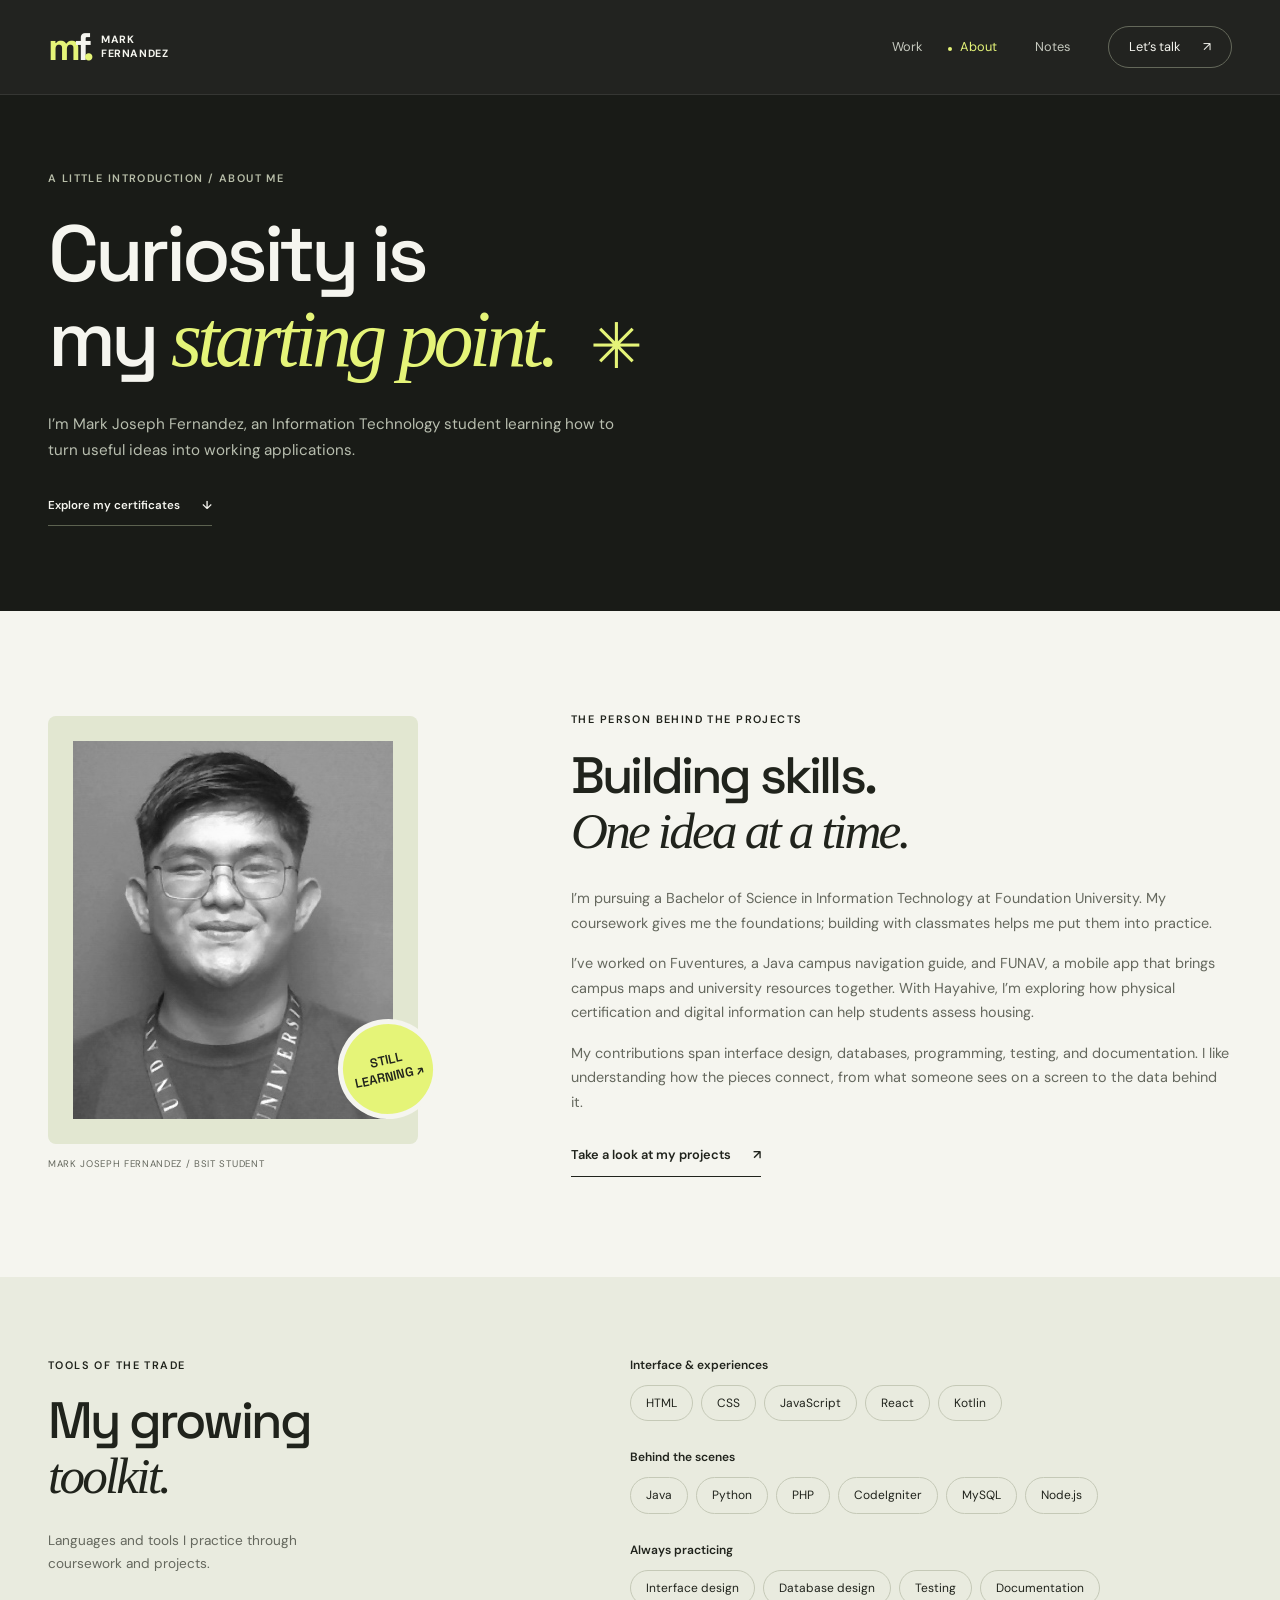
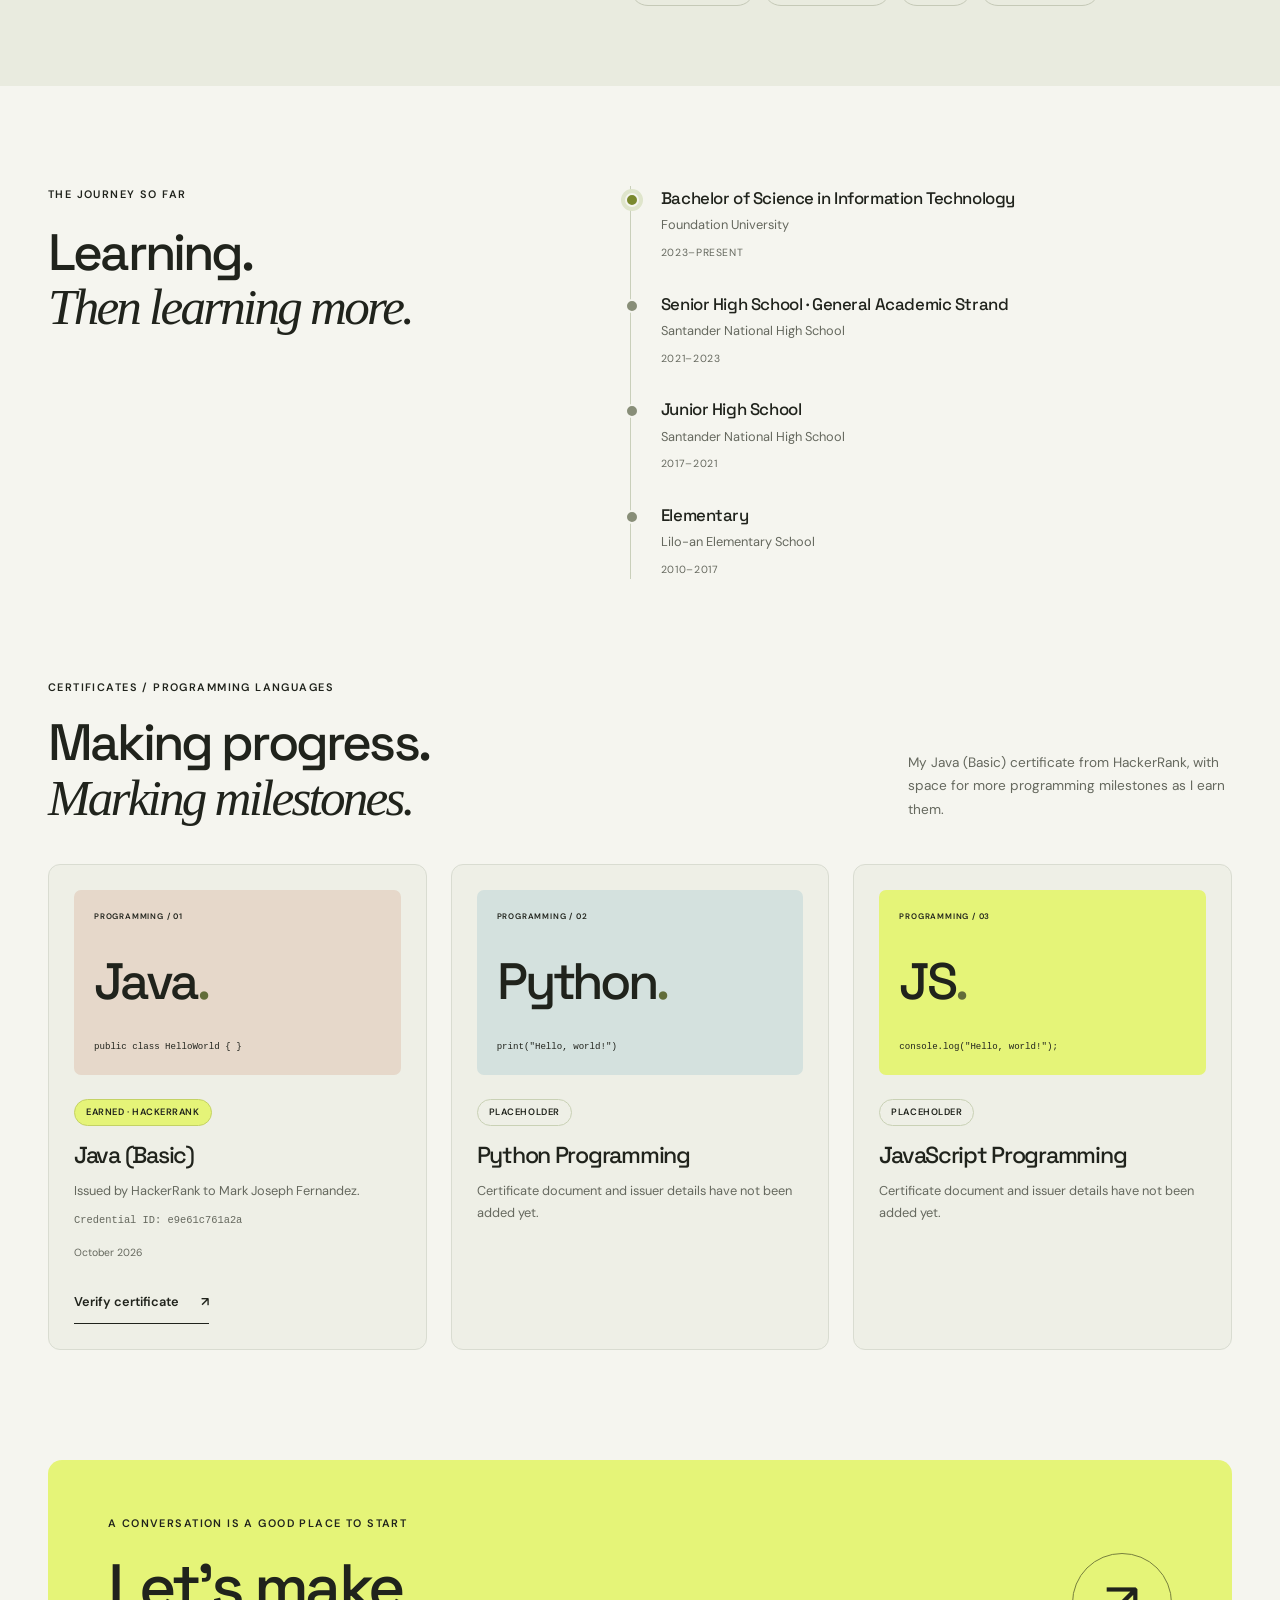
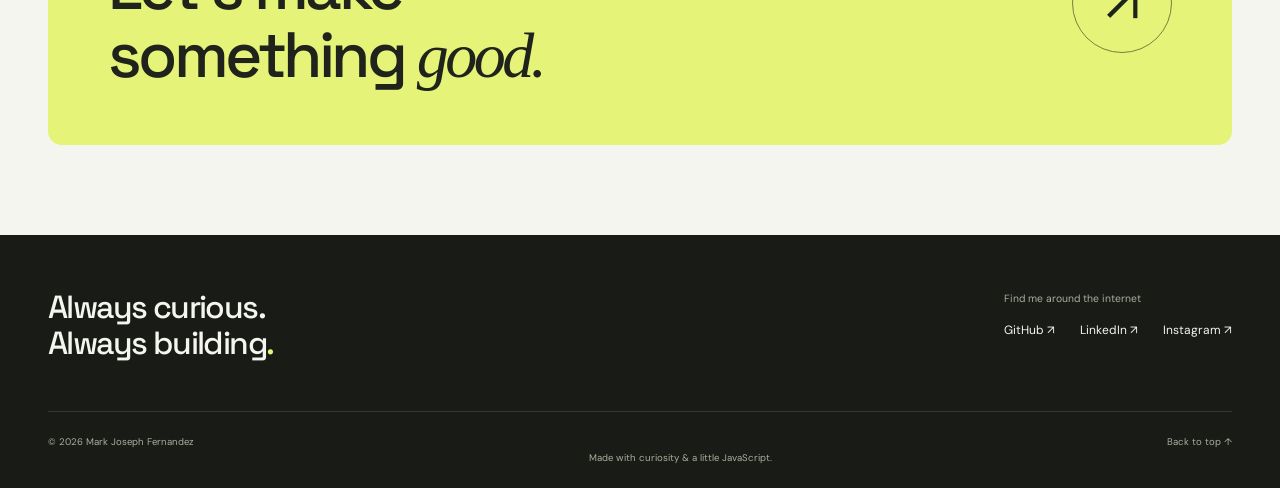
==== Downloads/Mark Joseph Fernandez Finals/My Final Portfolio/portfolio/about.html @ 939fe723 "this is the current updated portfolio" ====
<!DOCTYPE html>
<html lang="en" id="top">
  <head>
    <meta charset="UTF-8">
    <meta name="viewport" content="width=device-width, initial-scale=1">
    <meta name="description" content="Meet Mark Joseph Fernandez and explore his education, projects, and growing development toolkit.">
    <meta name="theme-color" content="#191b17">
    <title>About — Mark Joseph Fernandez</title>
    <link rel="icon" href="../images/favicon.svg" type="image/svg+xml">
    <link rel="preconnect" href="https://fonts.googleapis.com">
    <link rel="preconnect" href="https://fonts.gstatic.com" crossorigin>
    <link href="https://fonts.googleapis.com/css2?family=DM+Sans:wght@400;500;600;700&family=Space+Grotesk:wght@400;500;600;700&display=swap" rel="stylesheet">
    <link rel="stylesheet" href="../css/style.css">
    <script src="../script/script.js" defer>
    </script>
  </head>
  <body class="page-about">
    <a class="skip-link" href="#main">Skip to content</a>
    <header class="site-header">
      <nav class="site-nav wrap" aria-label="Main navigation">
        <a class="wordmark" href="Home.html" aria-label="Mark Fernandez home"><span class="brand-icon" aria-hidden="true">m<span>f</span>.</span><span>MARK<br>FERNANDEZ</span></a>
        <button class="menu-toggle" type="button" aria-expanded="true" aria-controls="primary-navigation" hidden>
          Menu <span aria-hidden="true">☰</span>
        </button>
        <ul class="nav-links" id="primary-navigation">
          <li>
            <a href="Home.html">Work</a>
          </li>
          <li>
            <a href="about.html" aria-current="page">About</a>
          </li>
          <li>
            <a href="blog.html">Notes</a>
          </li>
          <li>
            <a href="contact.html">Let’s talk <span aria-hidden="true">↗</span></a>
          </li>
        </ul>
      </nav>
    </header>
    <main id="main" tabindex="-1">
      <section class="page-hero">
        <div class="wrap">
          <p class="eyebrow">
            A little introduction / About me
          </p>
          <h1>
            Curiosity is<br>my <em>starting point.</em><span class="accent">✳</span>
          </h1>
          <p>
            I’m Mark Joseph Fernandez, an Information Technology student learning how to turn useful ideas into working applications.
          </p>
          <a class="text-link light about-certificates-link" href="#certificates">Explore my certificates <span aria-hidden="true">↓</span></a>
        </div>
      </section>
      <section class="wrap about-layout section-space">
        <figure class="about-portrait">
          <div>
            <img src="../images/20230182.jpg" alt="Mark Joseph Fernandez" width="320" height="378"><span class="portrait-sticker" aria-hidden="true">STILL<br>LEARNING ↗</span>
          </div>
          <figcaption>
            Mark Joseph Fernandez / BSIT student
          </figcaption>
        </figure>
        <div class="about-story">
          <p class="eyebrow">
            The person behind the projects
          </p>
          <h2>
            Building skills.<br><em>One idea at a time.</em>
          </h2>
          <p>
            I’m pursuing a Bachelor of Science in Information Technology at Foundation University. My coursework gives me the foundations; building with classmates helps me put them into practice.
          </p>
          <p>
            I’ve worked on Fuventures, a Java campus navigation guide, and FUNAV, a mobile app that brings campus maps and university resources together. With Hayahive, I’m exploring how physical certification and digital information can help students assess housing.
          </p>
          <p>
            My contributions span interface design, databases, programming, testing, and documentation. I like understanding how the pieces connect, from what someone sees on a screen to the data behind it.
          </p>
          <a class="text-link" href="Home.html#selected-work">Take a look at my projects <span aria-hidden="true">↗</span></a>
        </div>
      </section>
      <section class="toolkit-section">
        <div class="wrap toolkit-grid">
          <div>
            <p class="eyebrow">
              Tools of the trade
            </p>
            <h2>
              My growing<br><em>toolkit.</em>
            </h2>
            <p>
              Languages and tools I practice through coursework and projects.
            </p>
          </div>
          <div class="toolkit-groups">
            <div>
              <h3>
                Interface &amp; experiences
              </h3>
              <div class="skill-tags">
                <span>HTML</span><span>CSS</span><span>JavaScript</span><span>React</span><span>Kotlin</span>
              </div>
            </div>
            <div>
              <h3>
                Behind the scenes
              </h3>
              <div class="skill-tags">
                <span>Java</span><span>Python</span><span>PHP</span><span>CodeIgniter</span><span>MySQL</span><span>Node.js</span>
              </div>
            </div>
            <div>
              <h3>
                Always practicing
              </h3>
              <div class="skill-tags">
                <span>Interface design</span><span>Database design</span><span>Testing</span><span>Documentation</span>
              </div>
            </div>
          </div>
        </div>
      </section>
      <section class="wrap education-section section-space">
        <div>
          <p class="eyebrow">
            The journey so far
          </p>
          <h2>
            Learning.<br><em>Then learning more.</em>
          </h2>
        </div>
        <ol class="education-list">
          <li>
            <h3>
              Bachelor of Science in Information Technology
            </h3>
            <p>
              Foundation University
            </p>
            <p class="period">
              2023–Present
            </p>
          </li>
          <li>
            <h3>
              Senior High School · General Academic Strand
            </h3>
            <p>
              Santander National High School
            </p>
            <p class="period">
              2021–2023
            </p>
          </li>
          <li>
            <h3>
              Junior High School
            </h3>
            <p>
              Santander National High School
            </p>
            <p class="period">
              2017–2021
            </p>
          </li>
          <li>
            <h3>
              Elementary
            </h3>
            <p>
              Lilo-an Elementary School
            </p>
            <p class="period">
              2010–2017
            </p>
          </li>
        </ol>
      </section>
      <section class="certificates-section wrap" id="certificates" aria-labelledby="certificates-title">
        <div class="section-heading">
          <div>
            <p class="eyebrow">Certificates / Programming languages</p>
            <h2 id="certificates-title">Making progress.<br><em>Marking milestones.</em></h2>
          </div>
          <p>My Java (Basic) certificate from HackerRank, with space for more programming milestones as I earn them.</p>
        </div>
        <!-- Replace each placeholder with an earned certificate when its document is available.
             See ../certificates/README.md for the card markup and file instructions. -->
        <div class="certificate-grid">
          <article class="certificate-card certificate-earned" id="java-certificate-preview" aria-labelledby="java-certificate-title">
            <div class="certificate-art certificate-art-java" aria-hidden="true">
              <span class="certificate-art-label">PROGRAMMING / 01</span>
              <strong>Java<span>.</span></strong>
              <code>public class HelloWorld { }</code>
            </div>
            <span class="certificate-status certificate-status-earned">Earned · HackerRank</span>
            <h3 id="java-certificate-title">Java (Basic)</h3>
            <p>Issued by HackerRank to Mark Joseph Fernandez.</p>
            <p class="certificate-id">Credential ID: e9e61c761a2a</p>
            <time datetime="2026-10">October 2026</time>
            <a class="text-link" href="https://www.hackerrank.com/certificates/e9e61c761a2a" target="_blank" rel="noopener noreferrer" aria-label="Verify Java Basic certificate on HackerRank (opens in a new tab)">Verify certificate <span aria-hidden="true">↗</span></a>
          </article>
          <article class="certificate-card certificate-placeholder" aria-labelledby="python-certificate-title">
            <div class="certificate-art certificate-art-python" aria-hidden="true">
              <span class="certificate-art-label">PROGRAMMING / 02</span>
              <strong>Python<span>.</span></strong>
              <code>print("Hello, world!")</code>
            </div>
            <span class="certificate-status">Placeholder</span>
            <h3 id="python-certificate-title">Python Programming</h3>
            <p>Certificate document and issuer details have not been added yet.</p>
          </article>
          <article class="certificate-card certificate-placeholder" aria-labelledby="javascript-certificate-title">
            <div class="certificate-art certificate-art-js" aria-hidden="true">
              <span class="certificate-art-label">PROGRAMMING / 03</span>
              <strong>JS<span>.</span></strong>
              <code>console.log("Hello, world!");</code>
            </div>
            <span class="certificate-status">Placeholder</span>
            <h3 id="javascript-certificate-title">JavaScript Programming</h3>
            <p>Certificate document and issuer details have not been added yet.</p>
          </article>
        </div>
      </section>
      <section class="contact-banner wrap" aria-labelledby="cta-title">
        <div>
          <p class="eyebrow">
            A conversation is a good place to start
          </p>
          <h2 id="cta-title">
            Let’s make<br>something <em>good.</em>
          </h2>
        </div>
        <a class="round-link" href="contact.html" aria-label="Let’s talk about a project">↗</a>
      </section>
    </main>
    <footer class="site-footer">
      <div class="wrap footer-top">
        <a class="footer-wordmark" href="Home.html">Always curious.<br>Always building<span>.</span></a>
        <div>
          <p>
            Find me around the internet
          </p>
          <div class="footer-socials">
            <a href="https://github.com/MarkJosephFernandez">GitHub ↗</a><a href="https://www.linkedin.com/in/markjoseph-fernandez-720068390/">LinkedIn ↗</a><a href="https://www.instagram.com/markjosephfernandez33/">Instagram ↗</a>
          </div>
        </div>
      </div>
      <div class="wrap footer-bottom">
        <p>
          © <span data-year>2026</span> Mark Joseph Fernandez
        </p>
        <p>
          Made with curiosity &amp; a little JavaScript.
        </p>
        <a href="#top">Back to top ↑</a>
      </div>
    </footer>
  </body>
</html>
---- Downloads/Mark Joseph Fernandez Finals/My Final Portfolio/css/style.css ----
/* Mark Fernandez — a curious builder's corner of the web. */
:root {
  color-scheme:light;
  --paper:#f5f5ef;
  --ink:#20231c;
  --muted:#65685e;
  --accent:#e5f478;
  --dark:#191b17;
  --line:#d9dcd1;
  --display:'Space Grotesk',Arial,sans-serif;
  --body:'DM Sans',Arial,sans-serif
}

* {
  box-sizing:border-box;
  margin:0;
  padding:0
}

html {
  scroll-behavior:smooth;
  scroll-padding-top:110px
}

body {
  background:var(--paper);
  color:var(--ink);
  font:16px/1.7 var(--body);
  -webkit-font-smoothing:antialiased
}

main {
  min-height:65vh
}

button,input {
  font:inherit
}

button,a,input,summary {
  -webkit-tap-highlight-color:transparent
}

button,a {
  touch-action:manipulation
}

button {
  cursor:pointer
}

a {
  color:inherit;
  text-decoration:none
}

img {
  display:block;
  max-width:100%;
  height:auto
}

h1,h2,h3 {
  font-family:var(--display);
  font-weight:500;
  line-height:1.07;
  letter-spacing:-.055em
}

h1 {
  font-size:clamp(3rem,6.2vw,6rem)
}

h2 {
  font-size:clamp(2.35rem,4vw,4rem)
}

h3 {
  font-size:clamp(1.6rem,2.2vw,2.2rem)
}

h1 em,h2 em {
  font-family:Georgia,serif;
  font-weight:400
}

p {
  max-width:68ch
}

p+p {
  margin-top:1rem
}

button {
  color:inherit
}

::selection {
  background:var(--accent);
  color:var(--dark)
}

:focus-visible {
  outline:3px solid #748522;
  outline-offset:5px
}

.wrap {
  width:min(100% - 6rem,1264px);
  margin-inline:auto
}

.section-space {
  padding-block:100px
}

.eyebrow {
  font-size:.68rem;
  line-height:1.6;
  font-weight:600;
  letter-spacing:.13em;
  text-transform:uppercase
}

.accent {
  color:var(--accent)
}

[hidden] {
  display:none!important
}

.sr-only {
  position:absolute;
  width:1px;
  height:1px;
  padding:0;
  margin:-1px;
  overflow:hidden;
  clip-path:inset(50%);
  white-space:nowrap;
  border:0
}

.skip-link {
  position:fixed;
  z-index:200;
  left:1rem;
  top:1rem;
  padding:.7rem 1rem;
  background:var(--accent);
  color:var(--dark);
  transform:translateY(-180%)
}

.skip-link:focus {
  transform:translateY(0)
}

/* Shared navigation */
.site-header {
  position:sticky;
  top:0;
  z-index:50;
  background:rgba(25,27,23,.96);
  color:#f5f5ef;
  border-bottom:1px solid #ffffff16;
  backdrop-filter:blur(16px)
}

.site-nav {
  display:flex;
  align-items:center;
  justify-content:space-between;
  min-height:94px;
  gap:2rem
}

.wordmark {
  display:flex;
  align-items:center;
  gap:12px;
  font-size:.66rem;
  line-height:1.3;
  font-weight:700;
  letter-spacing:.06em
}

.brand-icon {
  font:700 2.4rem/1 var(--display);
  letter-spacing:-.14em;
  color:var(--accent)
}

.brand-icon>span {
  color:var(--paper)
}

.nav-links {
  display:flex;
  align-items:center;
  gap:38px;
  list-style:none;
  font-size:.8rem
}

.nav-links a {
  position:relative;
  display:block;
  padding:.6rem 0;
  color:#c6c9bf;
  transition:color .2s
}

.nav-links a:hover,.nav-links a[aria-current] {
  color:var(--accent)
}

.nav-links a[aria-current]::before {
  content:'';
  width:4px;
  height:4px;
  border-radius:50%;
  background:var(--accent);
  position:absolute;
  left:-12px;
  top:50%
}

.nav-links li:last-child a {
  border:1px solid #64685a;
  border-radius:30px;
  padding:9px 20px;
  color:var(--paper)
}

.nav-links li:last-child a:hover,.nav-links li:last-child a[aria-current] {
  background:var(--accent);
  color:var(--dark);
  border-color:var(--accent)
}

.nav-links li:last-child a::before {
  display:none
}

.nav-links li:last-child span {
  margin-left:20px
}

.menu-toggle {
  background:none;
  border:1px solid #6b705e;
  padding:8px 16px;
  border-radius:24px;
  font-size:.8rem
}

.menu-toggle span {
  margin-left:12px
}

/* Intro */
.hero-shell {
  background:var(--dark);
  color:var(--paper);
  overflow:hidden
}

.hero {
  display:grid;
  grid-template-columns:1.4fr 1fr;
  align-items:center;
  gap:35px;
  min-height:670px;
  padding-block:70px 40px
}

.hero-content>.eyebrow {
  color:#d1d6c4;
  margin-bottom:28px;
  font-size:.62rem;
  letter-spacing:.11em
}

.status-dot {
  display:inline-block;
  vertical-align:middle;
  width:7px;
  height:7px;
  background:var(--accent);
  border-radius:50%;
  margin-right:8px;
  box-shadow:0 0 0 4px #e5f47815
}

.hero h1 {
  font-size:clamp(3rem,5.7vw,5.9rem);
  line-height:1.05;
  letter-spacing:-.065em
}

.hero-highlight {
  position:relative;
  display:inline-block;
  color:var(--accent)
}

.hero-highlight svg {
  position:absolute;
  left:0;
  bottom:-12px;
  width:100%;
  height:24px;
  fill:none;
  stroke:var(--accent);
  stroke-width:2;
  opacity:.7
}

.hero-description {
  color:#b5baaa;
  max-width:45ch;
  font-size:.95rem;
  line-height:1.9;
  margin-top:30px
}

.hero-actions {
  display:flex;
  align-items:center;
  flex-wrap:wrap;
  gap:25px;
  margin-top:30px
}

.button {
  display:inline-flex;
  align-items:center;
  justify-content:space-between;
  gap:35px;
  min-height:52px;
  border:1px solid transparent;
  border-radius:7px;
  padding:14px 22px;
  font-size:.78rem;
  font-weight:700;
  transition:background .2s,transform .2s
}

.button-accent {
  background:var(--accent);
  color:var(--dark)
}

.button:hover {
  background:#f0ffa0;
  transform:translateY(-3px)
}

.button span {
  font-size:1.25rem;
  line-height:1
}

.text-link {
  display:inline-flex;
  align-items:center;
  gap:22px;
  font-size:.8rem;
  font-weight:600;
  padding-block:10px;
  border-bottom:1px solid var(--ink);
  transition:gap .2s
}

.text-link:hover {
  gap:30px
}

.text-link.light {
  font-size:.72rem;
  border-color:#5c6250;
  color:var(--paper)
}

.hero-footnote {
  display:flex;
  justify-content:space-between;
  gap:12px;
  margin-top:65px;
  padding-top:20px;
  border-top:1px solid #ffffff20;
  color:#9a9f8f;
  font-size:.55rem;
  letter-spacing:.11em
}

.hero-art {
  position:relative;
  display:grid;
  place-items:center;
  isolation:isolate;
  min-width:0;
  padding-block:30px
}

.portrait-card {
  width:280px;
  transform:rotate(5deg);
  background:#e8eadf;
  color:var(--ink);
  padding:14px 14px 18px;
  box-shadow:10px 15px 0 #00000024
}

.portrait-topline {
  display:flex;
  justify-content:space-between;
  align-items:center;
  font-size:.46rem;
  letter-spacing:.07em;
  font-weight:700;
  padding:2px 2px 14px
}

.portrait-card img {
  width:100%;
  aspect-ratio:1/1.12;
  object-fit:cover;
  filter:grayscale(1);
  background:#b8beac
}

.portrait-bottom {
  display:flex;
  flex-direction:column;
  padding:15px 4px 0
}

.portrait-bottom strong {
  font:500 1.5rem var(--display);
  letter-spacing:-.05em
}

.portrait-bottom>span {
  font-size:.65rem;
  color:var(--muted)
}

.orbit-ring {
  position:absolute;
  z-index:-1;
  border:1px solid #626b443f;
  border-radius:50%;
  width:400px;
  height:400px;
  transform:rotate(-25deg)
}

.ring-two {
  width:480px;
  height:240px;
  transform:rotate(-48deg)
}

.art-spark {
  position:absolute;
  right:5%;
  top:0;
  font:100px/1 var(--display);
  color:var(--accent);
  transform:rotate(10deg);
  z-index:1
}

.art-cross {
  position:absolute;
  bottom:9%;
  left:7%;
  font:40px/1 var(--display);
  color:var(--accent)
}

.floating-label {
  position:absolute;
  background:var(--accent);
  color:var(--dark);
  padding:10px 15px;
  box-shadow:3px 4px 0 #00000020;
  border-radius:4px;
  font-size:.6rem;
  font-weight:600
}

.label-code {
  top:23%;
  left:-6%;
  transform:rotate(-9deg)
}

.label-student {
  bottom:12%;
  right:-2%;
  transform:rotate(-7deg);
  background:#efefe6
}

.skills-strip {
  border-bottom:1px solid var(--line);
  padding-block:24px;
  background:#eeefe6
}

.skills-strip>.wrap {
  display:flex;
  gap:40px;
  align-items:center;
  justify-content:space-between
}

.skills-strip .wrap>span {
  flex-shrink:0;
  font-size:.55rem;
  font-weight:700;
  letter-spacing:.1em;
  color:var(--muted)
}

.skills-strip p {
  display:flex;
  flex-wrap:wrap;
  align-items:center;
  justify-content:space-between;
  gap:20px;
  font:500 .9rem var(--display);
  max-width:none;
  flex:1
}

.skills-strip i {
  font-style:normal;
  color:#788341;
  font-size:1rem
}

/* Project gallery */
.section-heading {
  display:flex;
  align-items:end;
  justify-content:space-between;
  gap:50px;
  margin-bottom:38px
}

.section-heading .eyebrow {
  margin-bottom:20px
}

.section-heading>p {
  max-width:36ch;
  font-size:.85rem;
  color:var(--muted);
  margin-bottom:5px
}

.filter-bar {
  display:flex;
  flex-wrap:wrap;
  gap:8px;
  margin-bottom:32px
}

.filter-button {
  border:1px solid var(--line);
  background:transparent;
  padding:9px 18px;
  border-radius:30px;
  font-size:.72rem;
  transition:background .2s
}

.filter-button span {
  margin-left:7px;
  opacity:.7;
  font-size:.6rem
}

.filter-button.active,.filter-button:hover {
  background:var(--ink);
  border-color:var(--ink);
  color:var(--paper)
}

.project-grid {
  display:grid;
  grid-template-columns:repeat(2,minmax(0,1fr));
  gap:45px 28px
}

.project-card {
  min-width:0;
  align-self:start
}

.project-preview {
  border:0;
  position:relative;
  width:100%;
  height:340px;
  display:grid;
  place-items:center;
  border-radius:12px;
  overflow:hidden;
  background:#dfdfcf;
  isolation:isolate
}

.project-preview img {
  width:77%;
  height:73%;
  object-fit:contain;
  transition:transform .5s;
  filter:drop-shadow(0 8px 15px #00000012)
}

.project-preview:hover img {
  transform:scale(1.045)
}

.project-fuventures .project-preview {
  background:#e3e5d7
}

.project-fuventures img {
  width:76%;
  height:76%;
  object-fit:contain
}

.project-funav .project-preview {
  background:#e9e2d5
}

.project-funav img {
  mix-blend-mode:multiply;
  width:58%;
  height:78%
}

.project-hayahive .project-preview {
  background:#dbe5df
}

.project-hayahive img {
  width:92%;
  height:80%
}

.project-greyhound .project-preview {
  background:#e5dfd5
}

.project-greyhound img {
  width:62%;
  height:82%;
  mix-blend-mode:multiply
}

.project-label {
  position:absolute;
  top:18px;
  left:18px;
  padding:5px 10px;
  background:#ffffffab;
  border:1px solid #ffffff50;
  border-radius:20px;
  font-size:.55rem;
  letter-spacing:.04em;
  z-index:1
}

.preview-arrow {
  position:absolute;
  right:18px;
  bottom:18px;
  display:grid;
  place-items:center;
  background:var(--paper);
  width:38px;
  height:38px;
  border-radius:50%;
  font-size:1.3rem;
  transition:background .2s,transform .2s
}

.project-preview:hover .preview-arrow {
  background:var(--accent);
  transform:rotate(45deg)
}

.project-body {
  padding:20px 3px 0
}

.project-tech {
  display:flex;
  justify-content:space-between;
  gap:16px;
  font-size:.58rem;
  color:var(--muted);
  text-transform:uppercase;
  letter-spacing:.04em;
  margin-bottom:10px
}

.project-body h3 {
  font-size:1.8rem;
  letter-spacing:-.055em
}

.project-subtitle {
  color:var(--muted);
  font-size:.82rem;
  margin-top:7px
}

.project-details {
  margin-top:20px;
  border-top:1px solid var(--line);
  font-size:.85rem
}

.project-details summary {
  cursor:pointer;
  list-style:none;
  display:flex;
  justify-content:space-between;
  align-items:center;
  gap:15px;
  padding-block:13px;
  font-size:.72rem;
  font-weight:600;
  min-height:48px
}

.project-details summary::-webkit-details-marker {
  display:none
}

.project-details summary span {
  font-size:1.25rem;
  transition:transform .2s
}

.project-details[open] summary span {
  transform:rotate(45deg)
}

.detail-content {
  padding:8px 0 20px;
  color:var(--muted);
  font-size:.85rem;
  line-height:1.85
}

.project-meta {
  margin-top:20px;
  display:grid;
  gap:12px
}

.project-meta dt {
  color:var(--ink);
  font-size:.64rem;
  font-weight:700;
  letter-spacing:.05em;
  text-transform:uppercase
}

.project-meta dd {
  margin-top:3px
}

.portfolio-project {
  grid-column:1/-1;
  display:grid;
  grid-template-columns:1fr 1fr;
  gap:35px;
  align-items:center;
  border-top:1px solid var(--line);
  padding-top:42px
}

.portfolio-art {
  border-radius:12px;
  background:var(--dark);
  color:var(--paper);
  padding:30px;
  min-height:300px;
  display:flex;
  flex-direction:column;
  justify-content:space-between
}

.portfolio-art>span {
  font-size:.56rem;
  letter-spacing:.15em;
  color:#b6bca9
}

.portfolio-art>p {
  font:500 4.7rem/.85 var(--display);
  letter-spacing:-.075em;
  margin-block:25px;
  display:flex;
  flex-direction:column
}

.portfolio-art>p>span {
  color:var(--accent);
  margin-left:65px
}

.portfolio-art>div {
  display:flex;
  gap:8px;
  align-items:center
}

.portfolio-art>div>span {
  border:1px solid #676d59;
  padding:3px 9px;
  border-radius:20px;
  font-size:.55rem
}

.portfolio-art b {
  font-size:1.7rem;
  font-weight:400;
  margin-left:auto;
  color:var(--accent)
}

.portfolio-project .project-body {
  padding-top:0
}

.about-teaser {
  background:#e9ebdf;
  padding-block:75px
}

.about-teaser-grid {
  display:grid;
  grid-template-columns:1.1fr 1fr;
  gap:70px
}

.about-teaser .eyebrow {
  margin-bottom:20px
}

.about-teaser h2 {
  font-size:clamp(2rem,3.5vw,3.4rem)
}

.about-teaser-grid>div>p:not(.eyebrow) {
  font-size:.95rem;
  color:var(--muted)
}

.about-teaser .text-link {
  margin-top:15px;
  margin-right:20px
}

.contact-banner {
  background:var(--accent);
  margin-block:90px;
  padding:55px 60px;
  border-radius:14px;
  display:flex;
  align-items:center;
  justify-content:space-between;
  gap:25px
}

.contact-banner .eyebrow {
  margin-bottom:20px
}

.contact-banner h2 {
  font-size:clamp(2.4rem,5vw,5rem)
}

.round-link {
  flex-shrink:0;
  width:100px;
  height:100px;
  border:1px solid #77803d;
  border-radius:50%;
  display:grid;
  place-items:center;
  font-size:3.5rem;
  transition:background .25s,transform .25s
}

.round-link:hover {
  background:var(--dark);
  color:var(--accent);
  transform:rotate(45deg)
}

/* Inner pages */
.page-hero {
  background:var(--dark);
  color:var(--paper);
  padding-block:75px 85px
}

.page-hero .eyebrow {
  color:#b8bea9;
  margin-bottom:25px
}

.page-hero h1 {
  position:relative;
  max-width:1000px
}

.page-hero h1 em {
  color:var(--accent)
}

.page-hero h1>.accent {
  display:inline-block;
  font-family:var(--display);
  font-size:.8em;
  vertical-align:middle;
  margin-left:35px
}

.page-hero .wrap>p:last-of-type {
  margin-top:30px;
  color:#b8beaf;
  font-size:.95rem;
  max-width:58ch
}

.about-layout {
  display:grid;
  grid-template-columns:.8fr 1.25fr;
  gap:100px;
  align-items:center
}

.about-portrait {
  max-width:370px;
  width:100%
}

.about-portrait>div {
  position:relative;
  background:#e2e7d1;
  border-radius:8px;
  padding:25px
}

.about-portrait img {
  width:100%;
  filter:grayscale(1)
}

.about-portrait figcaption {
  font-size:.6rem;
  text-transform:uppercase;
  letter-spacing:.07em;
  color:var(--muted);
  margin-top:12px
}

.portrait-sticker {
  position:absolute;
  bottom:25px;
  right:-20px;
  border-radius:50%;
  width:100px;
  height:100px;
  background:var(--accent);
  display:grid;
  place-items:center;
  font:600 .8rem/1.3 var(--display);
  text-align:center;
  transform:rotate(-12deg);
  border:5px solid var(--paper)
}

.about-story .eyebrow {
  margin-bottom:20px
}

.about-story h2 {
  margin-bottom:28px
}

.about-story>p:not(.eyebrow) {
  font-size:.9rem;
  color:var(--muted)
}

.about-story .text-link {
  margin-top:20px
}

.toolkit-section {
  background:#e9ebdf;
  padding-block:80px
}

.toolkit-grid {
  display:grid;
  grid-template-columns:1fr 1.2fr;
  gap:80px
}

.toolkit-grid .eyebrow {
  margin-bottom:20px
}

.toolkit-grid h2+p {
  font-size:.85rem;
  color:var(--muted);
  margin-top:25px;
  max-width:32ch
}

.toolkit-groups {
  display:grid;
  gap:28px
}

.toolkit-groups h3 {
  font:600 .75rem var(--body);
  letter-spacing:0;
  margin-bottom:12px
}

.skill-tags {
  display:flex;
  flex-wrap:wrap;
  gap:8px
}

.skill-tags>span {
  border:1px solid #c5c9b7;
  border-radius:30px;
  padding:7px 15px;
  font-size:.75rem
}

.education-section {
  display:grid;
  grid-template-columns:1fr 1.2fr;
  gap:80px
}

.education-section .eyebrow {
  margin-bottom:22px
}

.education-list {
  list-style:none;
  border-left:1px solid #c9cfba;
  padding-left:30px
}

.education-list li {
  position:relative;
  padding-bottom:30px
}

.education-list li:last-child {
  padding-bottom:0
}

.education-list li::before {
  content:'';
  position:absolute;
  top:7px;
  left:-36px;
  width:10px;
  height:10px;
  border:2px solid var(--paper);
  border-radius:50%;
  background:#888e78
}

.education-list li:first-child::before {
  background:#7a892d;
  box-shadow:0 0 0 4px #dfe5cb
}

.education-list h3 {
  font:500 1.05rem/1.5 var(--display);
  letter-spacing:-.025em
}

.education-list p {
  font-size:.8rem;
  color:var(--muted);
  margin-top:3px
}

.education-list .period {
  font-size:.65rem;
  letter-spacing:.06em;
  text-transform:uppercase;
  margin-top:8px
}

.education-section+.contact-banner {
  margin-top:0
}

/* Certificates */
.about-certificates-link {
  margin-top:22px;
}

.certificates-section {
  padding-bottom:20px;
}

.home-certificates {
  padding-bottom:0;
}

.certificate-grid {
  display:grid;
  grid-template-columns:repeat(auto-fit,minmax(min(100%,280px),1fr));
  gap:24px;
}

.certificate-status {
  display:inline-block;
  padding:5px 11px;
  border:1px solid #c9d1b5;
  border-radius:30px;
  font-size:.58rem;
  font-weight:600;
  letter-spacing:.06em;
  text-transform:uppercase;
}

.certificate-card {
  display:flex;
  flex-direction:column;
  min-width:0;
  padding:25px;
  border:1px solid var(--line);
  border-radius:12px;
  background:#eeefe6;
  transition:border-color .2s,background .2s;
}

.certificate-card:hover {
  border-color:#8c9a60;
  background:#e9eddf;
}

.certificate-card img {
  width:100%;
  height:190px;
  object-fit:contain;
  margin-bottom:24px;
  border-radius:6px;
  background:var(--paper);
}

.certificate-card h3 {
  font-size:1.45rem;
  line-height:1.2;
  overflow-wrap:anywhere;
}

.certificate-card p {
  margin-top:10px;
  color:var(--muted);
  font-size:.8rem;
}

.certificate-card time {
  display:block;
  margin-block:14px 20px;
  color:var(--muted);
  font-size:.65rem;
}

.certificate-card .text-link {
  align-self:flex-start;
  margin-top:auto;
}

.certificate-placeholder p + .text-link {
  margin-top:20px;
}

.certificate-card .certificate-status {
  align-self:flex-start;
  margin-bottom:16px;
}

.certificate-status-earned {
  background:var(--accent);
  border-color:#c4d264;
}

.certificate-card .certificate-id {
  font: .65rem/1.7 Consolas,monospace;
  overflow-wrap:anywhere;
}

.certificate-art {
  display:flex;
  flex-direction:column;
  justify-content:space-between;
  gap:20px;
  min-height:185px;
  margin-bottom:24px;
  padding:20px;
  border-radius:7px;
  color:var(--ink);
}

.certificate-art-java {
  background:#e6d8ca;
}

.certificate-art-python {
  background:#d4e1de;
}

.certificate-art-js {
  background:var(--accent);
}

.certificate-art-label {
  font-size:.5rem;
  font-weight:600;
  letter-spacing:.1em;
}

.certificate-art strong {
  font:500 clamp(2.6rem,4vw,3.5rem)/1 var(--display);
  letter-spacing:-.06em;
}

.certificate-art strong span {
  color:#626d3a;
}

.certificate-art code {
  font: .57rem/1.7 Consolas,monospace;
  overflow-wrap:anywhere;
}

@media(max-width:600px) {
  .certificate-card {
    padding:22px;
  }
}

/* Learning notebook */
.notes-toolbar {
  display:flex;
  align-items:end;
  justify-content:space-between;
  gap:30px;
  padding-bottom:30px;
  border-bottom:1px solid var(--line)
}

.notes-toolbar .eyebrow {
  margin-bottom:12px
}

.notes-toolbar h2 {
  font-size:2rem
}

.notes-toolbar h2>span {
  font:500 .7rem var(--body);
  background:#e4e8d3;
  border-radius:30px;
  padding:5px 9px;
  vertical-align:middle;
  letter-spacing:0
}

.notes-search label {
  display:block;
  font-size:.65rem;
  font-weight:600;
  margin-bottom:7px
}

.notes-search>div {
  display:flex;
  align-items:center;
  gap:10px;
  padding:10px 14px;
  border:1px solid #c7cdbb;
  border-radius:6px;
  background:#fff6
}

.notes-search input {
  width:245px;
  max-width:100%;
  border:0;
  background:transparent;
  color:var(--ink);
  font-size:.75rem;
  min-height:25px
}

.notes-search input:focus {
  outline:none
}

.notes-search>div:focus-within {
  outline:2px solid #748522;
  outline-offset:3px
}

.notes-search>div>span {
  font-size:1.3rem;
  line-height:1
}

.search-status {
  font-size:.75rem;
  color:var(--muted);
  margin-top:10px
}

.search-status:empty {
  display:none
}

.reading-entry {
  display:grid;
  grid-template-columns:100px 1fr;
  gap:35px;
  border-bottom:1px solid var(--line);
  padding-block:38px
}

.entry-index {
  font:400 2.6rem var(--display);
  letter-spacing:-.07em;
  color:#8c9673
}

.reading-entry h2 {
  font-size:1.8rem;
  margin-bottom:18px
}

.reading-entry>div {
  max-width:760px
}

.reading-entry>div>p {
  font-size:.9rem;
  color:var(--muted);
  max-width:none;
  line-height:1.9
}

.reading-entry code {
  font-size:.85em;
  color:var(--ink);
  border:1px solid #d9decc;
  border-radius:3px;
  background:#e9eddf;
  padding:2px 5px;
  overflow-wrap:anywhere
}

.empty-state {
  padding-block:50px;
  color:var(--muted);
  text-align:center;
  max-width:none
}

.notebook-end {
  display:flex;
  gap:30px;
  align-items:center;
  justify-content:space-between;
  border-top:1px solid var(--line);
  padding-block:35px 65px
}

.notebook-end>span {
  font-size:3rem;
  color:#7b863d
}

.notebook-end p {
  margin-right:auto;
  font-size:.85rem;
  color:var(--muted)
}

.notebook-end strong {
  font-weight:500;
  color:var(--ink)
}

/* Contact */
.contact-hero .button {
  margin-top:30px
}

.contact-layout {
  display:grid;
  grid-template-columns:.85fr 1.15fr;
  gap:90px
}

.contact-intro .eyebrow {
  margin-bottom:20px
}

.contact-intro>p:not(.eyebrow) {
  color:var(--muted);
  font-size:.9rem;
  margin-top:25px;
  max-width:38ch
}

.conversation-note {
  margin-top:35px;
  background:#e9eddf;
  border-radius:9px;
  padding:25px;
  max-width:340px
}

.conversation-note>span {
  font-size:2rem;
  color:#73812c;
  line-height:1
}

.conversation-note h3 {
  font:500 1.1rem var(--display);
  letter-spacing:-.03em;
  margin-top:12px
}

.conversation-note p {
  font-size:.8rem;
  color:var(--muted);
  margin-top:12px
}

.contact-channels {
  border-top:1px solid var(--line)
}

.channel {
  display:flex;
  align-items:center;
  gap:22px;
  padding:28px 8px;
  border-bottom:1px solid var(--line);
  transition:background .2s,padding .2s
}

.channel:hover {
  background:#e9eddf;
  padding-inline:18px
}

.channel-icon {
  width:45px;
  height:45px;
  flex-shrink:0;
  border:1px solid #c9cfb9;
  border-radius:10px;
  display:grid;
  place-items:center;
  font:600 1.4rem var(--display)
}

.channel>div {
  min-width:0
}

.channel .eyebrow {
  font-size:.5rem;
  color:var(--muted)
}

.channel h3 {
  font-size:1.6rem;
  margin-block:4px
}

.channel p {
  font-size:.7rem;
  color:var(--muted);
  overflow-wrap:anywhere
}

.channel-arrow {
  font-size:1.6rem;
  margin-left:auto
}

/* Footer and previews */
.site-footer {
  background:var(--dark);
  color:var(--paper);
  padding-top:55px
}

.footer-top {
  display:flex;
  justify-content:space-between;
  gap:35px;
  padding-bottom:50px
}

.footer-wordmark {
  font:500 2rem/1.1 var(--display);
  letter-spacing:-.05em
}

.footer-wordmark>span {
  color:var(--accent)
}

.footer-top>div>p {
  font-size:.65rem;
  color:#a9b09b;
  margin-bottom:12px
}

.footer-socials {
  display:flex;
  gap:25px;
  font-size:.75rem
}

.footer-socials a:hover,.footer-bottom a:hover {
  color:var(--accent)
}

.footer-bottom {
  border-top:1px solid #ffffff20;
  padding-block:22px;
  display:flex;
  justify-content:space-between;
  gap:20px;
  color:#a9b09b;
  font-size:.6rem
}

.image-dialog {
  position:fixed;
  inset:0;
  margin:auto;
  width:min(1100px,92vw);
  max-height:90dvh;
  padding:20px;
  background:var(--paper);
  color:var(--ink);
  border:0;
  border-radius:12px;
  overflow:auto
}

.image-dialog::backdrop {
  background:#10120ee6;
  backdrop-filter:blur(6px)
}

.dialog-bar {
  display:flex;
  justify-content:space-between;
  align-items:center;
  gap:20px;
  margin-bottom:20px
}

.dialog-bar h2 {
  font-size:1.4rem;
  letter-spacing:-.04em
}

.dialog-close {
  border:1px solid var(--line);
  border-radius:30px;
  background:transparent;
  padding:8px 15px;
  font-size:.75rem
}

.image-dialog>img {
  max-height:70dvh;
  object-fit:contain;
  margin:auto
}

.image-dialog>p {
  font-size:.65rem;
  color:var(--muted);
  margin-top:15px
}

body:has(.image-dialog[open]) {
  overflow:hidden
}

.motion-ready .reveal {
  opacity:0;
  transform:translateY(20px);
  transition:opacity .6s,transform .6s
}

.motion-ready .reveal.visible {
  opacity:1;
  transform:none
}

/* Fluid layouts */
@media(min-width:1500px) {
  .hero {
    min-height:730px
  }
  .hero h1 {
    font-size:6rem
  }
  .portrait-card {
    width:310px
  }
  .hero-art {
    padding-block:45px
  }
}

@media(max-width:1100px) {
  .wrap {
    width:calc(100% - 4rem)
  }
  .hero {
    grid-template-columns:1.3fr 1fr;
    gap:20px;
    min-height:620px
  }
  .hero h1 {
    font-size:clamp(3rem,6.2vw,4.6rem)
  }
  .hero-actions {
    gap:15px
  }
  .hero-actions .light {
    font-size:.65rem
  }
  .portrait-card {
    width:235px
  }
  .art-spark {
    font-size:80px;
    right:1%
  }
  .label-code {
    left:-4%;
    font-size:.5rem
  }
  .label-student {
    font-size:.5rem
  }
  .orbit-ring {
    width:330px;
    height:330px
  }
  .ring-two {
    width:370px;
    height:220px
  }
  .skills-strip>.wrap {
    gap:22px
  }
  .skills-strip p {
    gap:12px;
    font-size:.75rem
  }
  .skills-strip p i:nth-of-type(2n) {
    display:none
  }
  .project-preview {
    height:300px
  }
  .about-layout {
    gap:65px
  }
  .contact-layout {
    gap:50px
  }
  .page-hero h1>.accent {
    margin-left:20px
  }
}

@media(max-width:800px) {
  .wrap {
    width:calc(100% - 3rem)
  }
  .site-nav {
    min-height:80px
  }
  .nav-links {
    gap:25px
  }
  .hero {
    grid-template-columns:1fr 1fr;
    min-height:600px;
    padding-block:55px 35px
  }
  .hero h1 {
    font-size:clamp(2.75rem,6.2vw,4rem)
  }
  .hero-content>.eyebrow {
    max-width:27ch;
    font-size:.55rem
  }
  .hero-description {
    font-size:.85rem
  }
  .hero-actions {
    gap:12px
  }
  .hero-actions .light {
    display:none
  }
  .hero-footnote {
    margin-top:35px
  }
  .hero-footnote>span:last-child {
    display:none
  }
  .portrait-card {
    width:210px
  }
  .art-spark {
    font-size:65px;
    top:8px;
    right:0
  }
  .floating-label {
    font-size:.46rem;
    padding:8px
  }
  .label-code {
    left:-5%;
    top:22%
  }
  .label-student {
    right:-2%;
    bottom:12%
  }
  .orbit-ring {
    width:280px;
    height:280px
  }
  .ring-two {
    width:320px;
    height:200px
  }
  .skills-strip>.wrap {
    display:block
  }
  .skills-strip .wrap>span {
    display:block;
    margin-bottom:12px
  }
  .skills-strip p {
    justify-content:flex-start;
    font-size:.8rem
  }
  .section-space {
    padding-block:70px
  }
  .section-heading {
    gap:30px
  }
  .section-heading>p {
    max-width:30ch;
    font-size:.8rem
  }
  .project-grid {
    gap:35px 22px
  }
  .project-preview {
    height:260px
  }
  .project-tech {
    font-size:.5rem
  }
  .project-body h3 {
    font-size:1.6rem
  }
  .portfolio-art {
    min-height:270px;
    padding:23px
  }
  .portfolio-art>p {
    font-size:3.8rem
  }
  .portfolio-art>p>span {
    margin-left:30px
  }
  .portfolio-project {
    gap:25px
  }
  .about-teaser-grid,.toolkit-grid,.education-section {
    gap:40px
  }
  .contact-banner {
    margin-block:65px;
    padding:40px
  }
  .round-link {
    width:75px;
    height:75px;
    font-size:2.5rem
  }
  .page-hero {
    padding-block:60px
  }
  .about-layout {
    gap:45px;
    grid-template-columns:.8fr 1.2fr
  }
  .about-portrait>div {
    padding:18px
  }
  .portrait-sticker {
    width:75px;
    height:75px;
    font-size:.65rem;
    right:-15px
  }
  .about-story h2 {
    font-size:2.3rem
  }
  .contact-layout {
    gap:35px
  }
  .channel {
    gap:15px;
    padding-block:25px
  }
  .channel-icon {
    width:38px;
    height:38px;
    font-size:1.1rem
  }
  .channel h3 {
    font-size:1.4rem
  }
  .channel .eyebrow {
    letter-spacing:.06em
  }
  .channel-arrow {
    font-size:1.3rem
  }
  .footer-bottom {
    flex-wrap:wrap
  }
  .notes-search input {
    width:210px
  }
  .reading-entry {
    grid-template-columns:65px 1fr;
    gap:20px
  }
}

@media(max-width:600px) {
  html {
    scroll-padding-top:90px
  }
  .wrap {
    width:calc(100% - 2.5rem)
  }
  .site-nav {
    min-height:76px;
    flex-wrap:wrap;
    gap:0
  }
  .wordmark {
    font-size:.55rem
  }
  .brand-icon {
    font-size:2.2rem
  }
  .nav-links {
    width:100%;
    flex-direction:column;
    align-items:stretch;
    gap:0;
    padding-block:8px 20px
  }
  .nav-links a {
    padding:12px 5px;
    min-height:44px
  }
  .nav-links a[aria-current]::before {
    left:-7px
  }
  .nav-links li:last-child a {
    margin-top:8px;
    width:fit-content
  }
  .hero {
    grid-template-columns:1fr;
    gap:18px;
    padding-block:40px 25px;
    min-height:0
  }
  .hero-content>.eyebrow {
    font-size:.5rem;
    max-width:none;
    letter-spacing:.08em;
    margin-bottom:25px
  }
  .hero h1 {
    font-size:clamp(2.65rem,10.8vw,4.5rem);
    line-height:1.05
  }
  .hero-description {
    font-size:.85rem;
    margin-top:25px;
    max-width:38ch
  }
  .hero-actions {
    margin-top:25px
  }
  .hero-actions .light {
    display:inline-flex;
    font-size:.65rem
  }
  .hero-actions .button {
    min-height:48px;
    padding:12px 18px;
    gap:20px
  }
  .hero-footnote {
    margin-top:30px;
    font-size:.48rem
  }
  .hero-footnote>span:last-child {
    display:block
  }
  .hero-art {
    width:100%;
    max-width:400px;
    justify-self:center;
    padding-block:18px 30px
  }
  .portrait-card {
    width:205px;
    transform:rotate(5deg)
  }
  .art-spark {
    top:0;
    right:8%;
    font-size:70px
  }
  .label-code {
    top:26%;
    left:0;
    font-size:.5rem
  }
  .label-student {
    right:0;
    bottom:12%;
    font-size:.5rem
  }
  .art-cross {
    left:7%;
    bottom:12%;
    font-size:30px
  }
  .orbit-ring {
    width:280px;
    height:280px
  }
  .ring-two {
    width:330px;
    height:200px
  }
  .skills-strip {
    padding-block:20px
  }
  .skills-strip p {
    font-size:.72rem;
    gap:10px 14px;
    line-height:1.5
  }
  .skills-strip .wrap>span {
    font-size:.5rem
  }
  .skills-strip p i {
    font-size:.8rem
  }
  .section-space {
    padding-block:55px
  }
  .section-heading {
    display:block;
    margin-bottom:25px
  }
  .section-heading>p {
    margin-top:20px;
    max-width:40ch
  }
  .section-heading .eyebrow {
    margin-bottom:15px
  }
  h2 {
    font-size:2.6rem
  }
  .filter-bar {
    gap:6px;
    margin-bottom:25px
  }
  .filter-button {
    font-size:.65rem;
    padding:8px 13px
  }
  .project-grid {
    grid-template-columns:1fr;
    gap:30px
  }
  .project-preview {
    height:auto;
    aspect-ratio:1.35
  }
  .project-tech {
    font-size:.52rem
  }
  .project-body h3 {
    font-size:1.9rem
  }
  .project-body {
    padding-top:17px
  }
  .project-subtitle {
    font-size:.8rem
  }
  .project-details {
    margin-top:15px
  }
  .portfolio-project {
    display:block;
    padding-top:30px
  }
  .portfolio-project .project-body {
    padding-top:20px
  }
  .portfolio-art {
    min-height:285px
  }
  .portfolio-art>p {
    font-size:4.5rem
  }
  .portfolio-art>p>span {
    margin-left:60px
  }
  .about-teaser {
    padding-block:50px
  }
  .about-teaser-grid {
    grid-template-columns:1fr;
    gap:25px
  }
  .about-teaser h2 {
    font-size:2.4rem
  }
  .about-teaser-grid>div>p:not(.eyebrow) {
    font-size:.85rem
  }
  .about-teaser .text-link {
    font-size:.75rem
  }
  .contact-banner {
    margin-block:50px;
    padding:30px 25px;
    align-items:end;
    border-radius:10px;
    gap:12px
  }
  .contact-banner h2 {
    font-size:clamp(2.1rem,8vw,3rem)
  }
  .contact-banner .eyebrow {
    font-size:.49rem;
    max-width:25ch;
    margin-bottom:15px
  }
  .round-link {
    width:55px;
    height:55px;
    font-size:2rem
  }
  .page-hero {
    padding-block:45px 50px
  }
  .page-hero h1 {
    font-size:clamp(2.7rem,10vw,3.75rem)
  }
  .page-hero h1>.accent {
    margin-left:12px;
    font-size:.65em
  }
  .page-hero .eyebrow {
    font-size:.55rem;
    margin-bottom:22px
  }
  .page-hero .wrap>p:last-of-type {
    font-size:.85rem;
    line-height:1.85;
    margin-top:23px
  }
  .about-layout {
    grid-template-columns:1fr;
    gap:40px
  }
  .about-portrait {
    max-width:290px;
    justify-self:center
  }
  .about-story h2 {
    font-size:2.5rem
  }
  .about-story>p:not(.eyebrow) {
    font-size:.85rem
  }
  .toolkit-grid,.education-section {
    grid-template-columns:1fr;
    gap:35px
  }
  .toolkit-section {
    padding-block:50px
  }
  .toolkit-grid h2+p {
    margin-top:15px;
    max-width:40ch
  }
  .toolkit-groups {
    gap:25px
  }
  .education-list {
    margin-left:5px;
    padding-left:25px
  }
  .education-list li::before {
    left:-31px
  }
  .education-list h3 {
    font-size:1rem
  }
  .notes-toolbar {
    display:block
  }
  .notes-toolbar h2 {
    font-size:1.8rem
  }
  .notes-search {
    margin-top:25px
  }
  .notes-search input {
    width:100%;
    flex:1;
    min-width:0
  }
  .notes-search>div {
    width:100%
  }
  .reading-entry {
    grid-template-columns:34px 1fr;
    gap:15px;
    padding-block:28px
  }
  .entry-index {
    font-size:1.6rem
  }
  .reading-entry h2 {
    font-size:1.5rem;
    margin-bottom:15px
  }
  .reading-entry>div>p {
    font-size:.8rem
  }
  .notebook-end {
    flex-wrap:wrap;
    justify-content:flex-start;
    gap:18px;
    padding-block:25px 45px
  }
  .notebook-end>span {
    font-size:2.5rem
  }
  .notebook-end p {
    font-size:.75rem;
    max-width:28ch
  }
  .notebook-end .text-link {
    font-size:.75rem
  }
  .contact-layout {
    grid-template-columns:1fr;
    gap:35px
  }
  .contact-intro h2 {
    font-size:2.7rem
  }
  .contact-intro>p:not(.eyebrow) {
    max-width:42ch;
    font-size:.85rem
  }
  .conversation-note {
    max-width:none;
    margin-top:25px
  }
  .channel {
    padding:25px 0;
    gap:18px
  }
  .channel-icon {
    width:42px;
    height:42px
  }
  .channel .eyebrow {
    font-size:.48rem
  }
  .channel h3 {
    font-size:1.6rem
  }
  .channel p {
    font-size:.65rem
  }
  .channel-arrow {
    font-size:1.5rem
  }
  .footer-top {
    flex-direction:column;
    gap:30px;
    padding-bottom:30px
  }
  .footer-wordmark {
    font-size:1.9rem
  }
  .site-footer {
    padding-top:38px
  }
  .footer-bottom {
    gap:10px 20px;
    font-size:.55rem;
    padding-block:20px
  }
  .footer-bottom p:nth-child(2) {
    order:3;
    width:100%
  }
  .footer-bottom a {
    margin-left:auto
  }
  .footer-socials {
    gap:25px
  }
  .image-dialog {
    padding:15px
  }
  .dialog-bar h2 {
    font-size:1.1rem
  }
  .dialog-close {
    padding:8px 12px;
    font-size:.65rem
  }
}

@media(prefers-reduced-motion:reduce) {
  html {
    scroll-behavior:auto
  }
  *,*::before,*::after {
    animation:none!important;
    transition:none!important
  }
  .motion-ready .reveal {
    opacity:1;
    transform:none
  }
}

@media(max-width:600px) {
  .portrait-sticker {
    right:0
  }
}
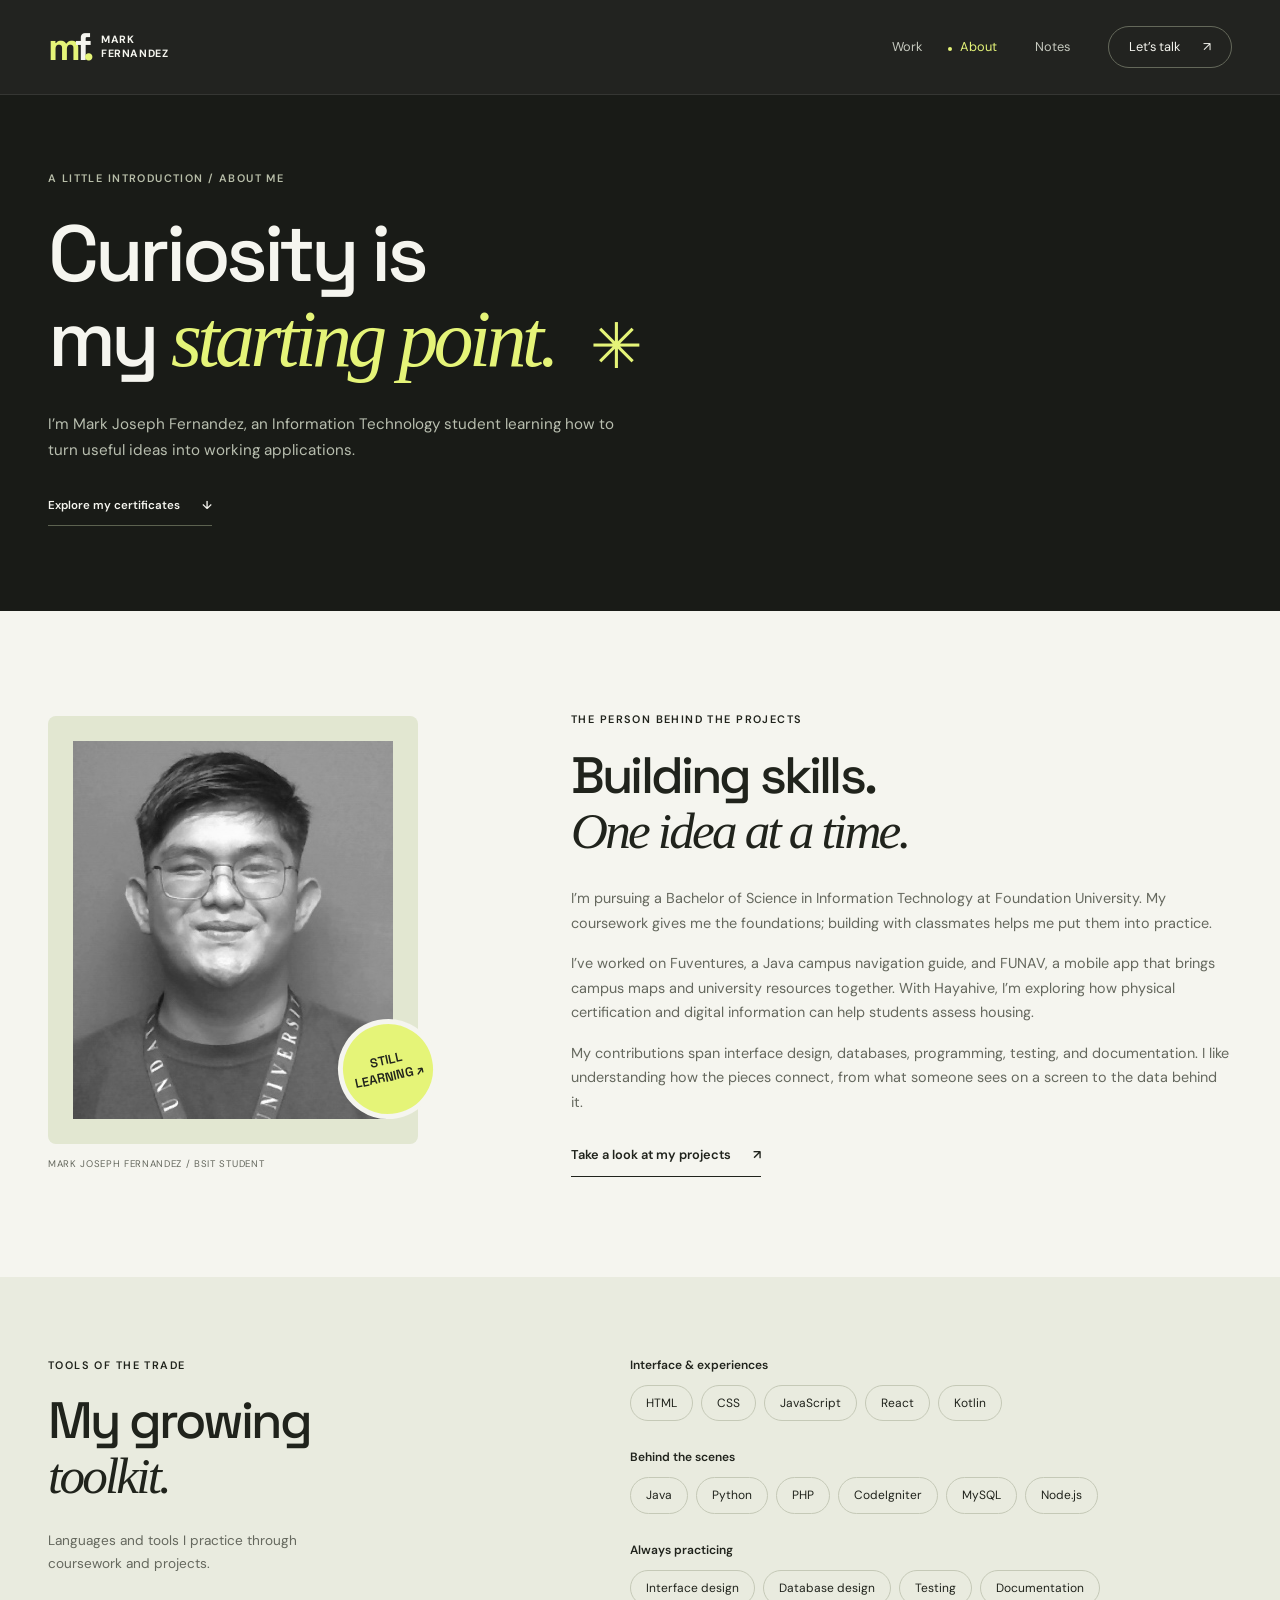
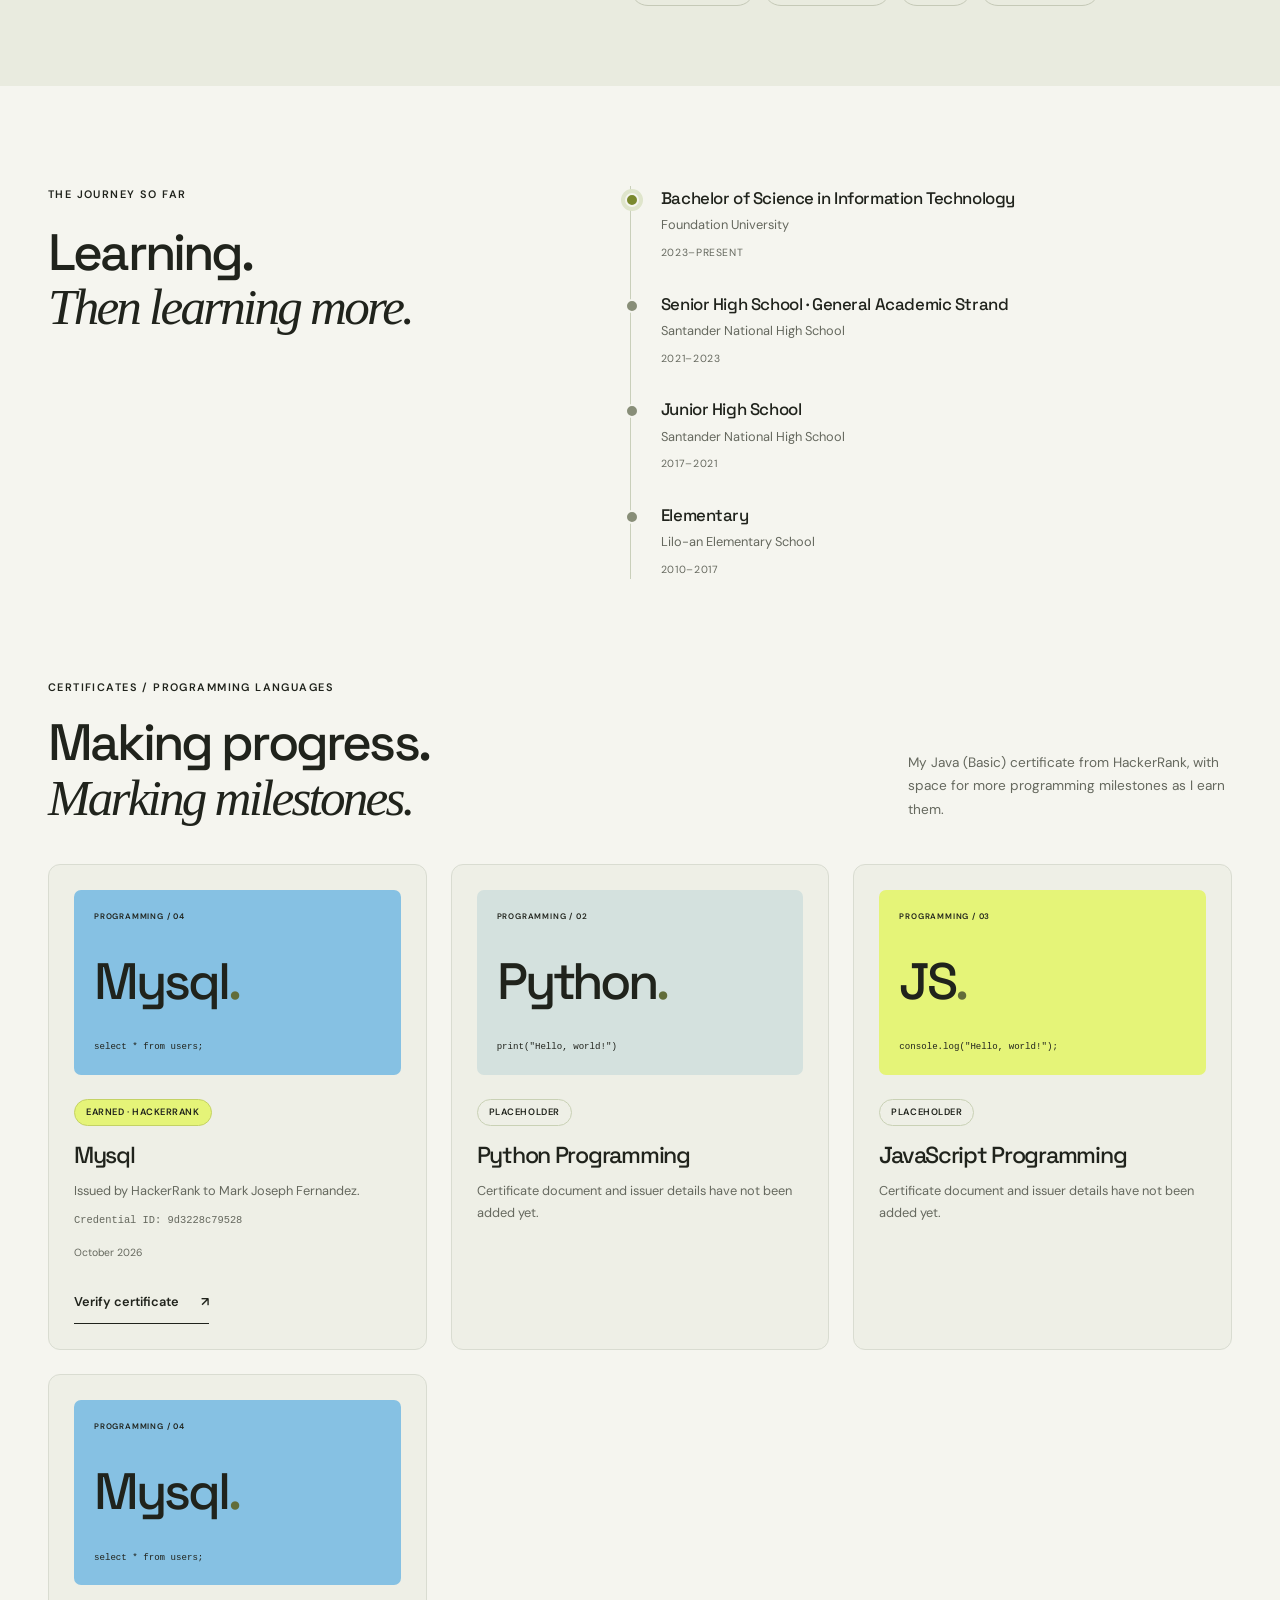
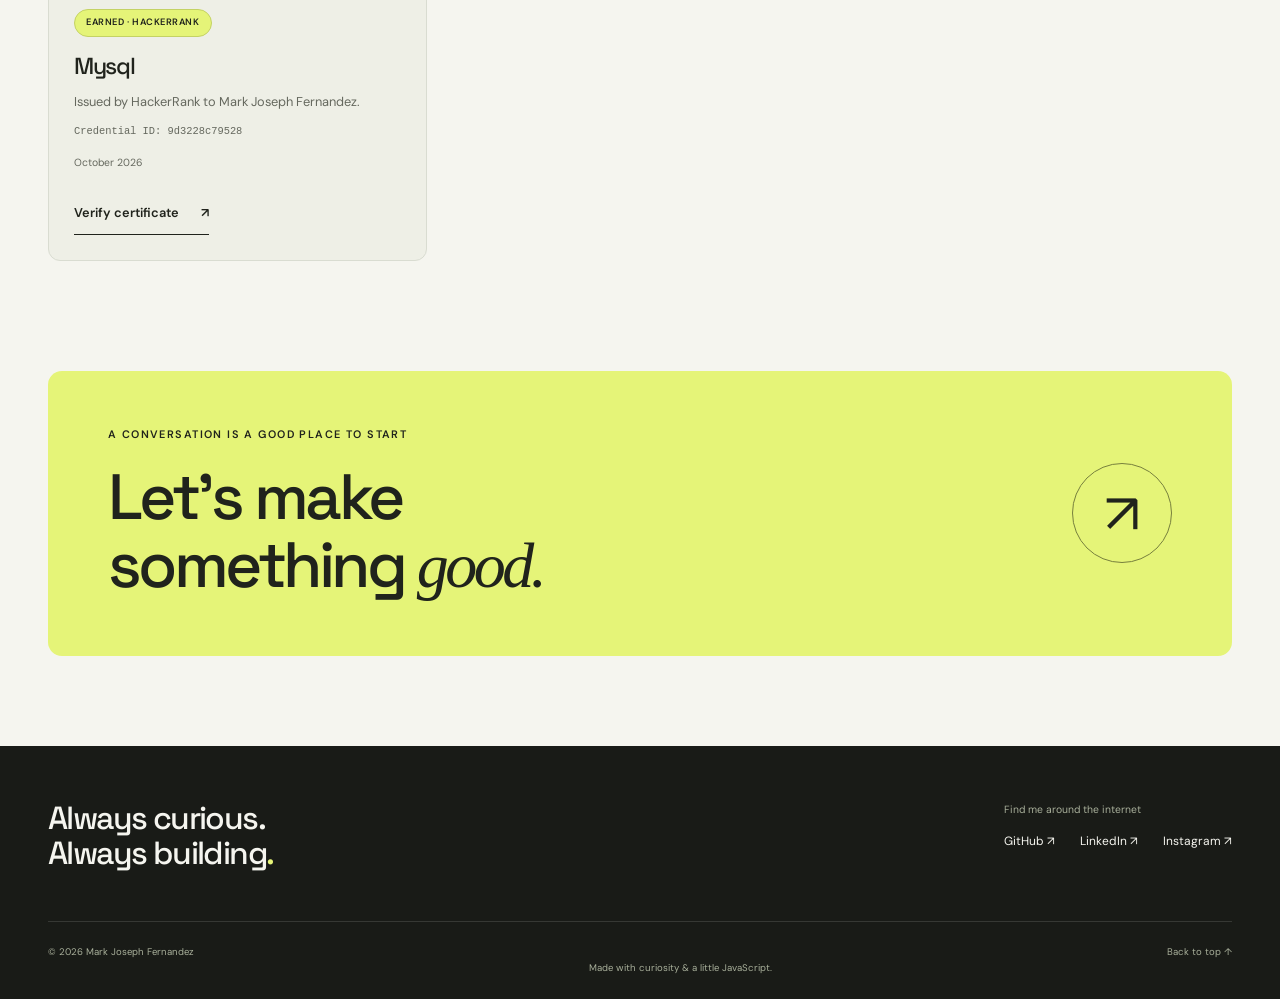
==== commit 8b5df7c4: "updated cert" ====
--- a/Downloads/Mark Joseph Fernandez Finals/My Final Portfolio/portfolio/about.html
+++ b/Downloads/Mark Joseph Fernandez Finals/My Final Portfolio/portfolio/about.html
@@ -189,18 +189,18 @@
         <!-- Replace each placeholder with an earned certificate when its document is available.
              See ../certificates/README.md for the card markup and file instructions. -->
         <div class="certificate-grid">
-          <article class="certificate-card certificate-earned" id="java-certificate-preview" aria-labelledby="java-certificate-title">
-            <div class="certificate-art certificate-art-java" aria-hidden="true">
-              <span class="certificate-art-label">PROGRAMMING / 01</span>
-              <strong>Java<span>.</span></strong>
-              <code>public class HelloWorld { }</code>
+          <article class="certificate-card certificate-earned" id="mysql-certificate-preview" aria-labelledby="mysql-certificate-title">
+            <div class="certificate-art certificate-art-mysql" aria-hidden="true">
+              <span class="certificate-art-label">PROGRAMMING / 04</span>
+              <strong>Mysql<span>.</span></strong>
+              <code>select * from users;</code>
             </div>
             <span class="certificate-status certificate-status-earned">Earned · HackerRank</span>
-            <h3 id="java-certificate-title">Java (Basic)</h3>
+            <h3 id="mysql-certificate-title">Mysql</h3>
             <p>Issued by HackerRank to Mark Joseph Fernandez.</p>
-            <p class="certificate-id">Credential ID: e9e61c761a2a</p>
+            <p class="certificate-id">Credential ID: 9d3228c79528</p>
             <time datetime="2026-10">October 2026</time>
-            <a class="text-link" href="https://www.hackerrank.com/certificates/e9e61c761a2a" target="_blank" rel="noopener noreferrer" aria-label="Verify Java Basic certificate on HackerRank (opens in a new tab)">Verify certificate <span aria-hidden="true">↗</span></a>
+            <a class="text-link" href="https://www.hackerrank.com/certificates/9d3228c79528" target="_blank" rel="noopener noreferrer" aria-label="Verify Mysql certificate on HackerRank (opens in a new tab)">Verify certificate <span aria-hidden="true">↗</span></a>
           </article>
           <article class="certificate-card certificate-placeholder" aria-labelledby="python-certificate-title">
             <div class="certificate-art certificate-art-python" aria-hidden="true">
@@ -221,6 +221,22 @@
             <span class="certificate-status">Placeholder</span>
             <h3 id="javascript-certificate-title">JavaScript Programming</h3>
             <p>Certificate document and issuer details have not been added yet.</p>
+          </article>
+          <article class="certificate-card certificate-earned" id="mysql-certificate-preview"
+            aria-labelledby="mysql-certificate-title">
+            <div class="certificate-art certificate-art-mysql" aria-hidden="true">
+              <span class="certificate-art-label">PROGRAMMING / 04</span>
+              <strong>Mysql<span>.</span></strong>
+              <code>select * from users;</code>
+            </div>
+            <span class="certificate-status certificate-status-earned">Earned · HackerRank</span>
+            <h3 id="mysql-certificate-title">Mysql</h3>
+            <p>Issued by HackerRank to Mark Joseph Fernandez.</p>
+            <p class="certificate-id">Credential ID: 9d3228c79528</p>
+            <time datetime="2026-10">October 2026</time>
+            <a class="text-link" href="https://www.hackerrank.com/certificates/9d3228c79528" target="_blank"
+              rel="noopener noreferrer" aria-label="Verify Mysql certificate on HackerRank (opens in a new tab)">Verify
+              certificate <span aria-hidden="true">↗</span></a>
           </article>
         </div>
       </section>
--- a/Downloads/Mark Joseph Fernandez Finals/My Final Portfolio/css/style.css
+++ b/Downloads/Mark Joseph Fernandez Finals/My Final Portfolio/css/style.css
@@ -1245,7 +1245,9 @@
 .certificate-art-js {
   background:var(--accent);
 }
-
+.certificate-art-mysql {
+  background: #86c1e3;
+}
 .certificate-art-label {
   font-size:.5rem;
   font-weight:600;
